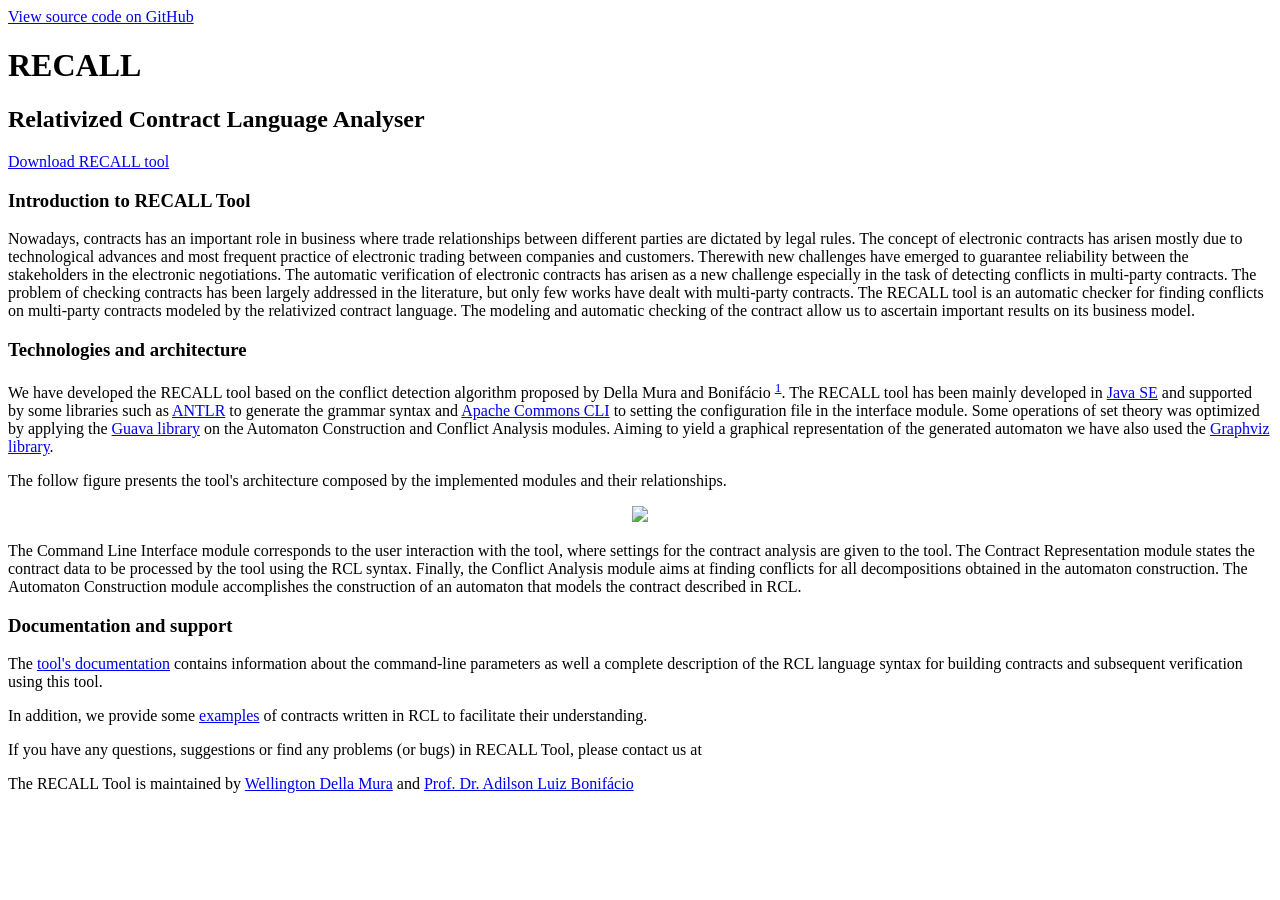
==== index.html @ ebab0485 "Update index.html" ====
<!DOCTYPE html>
<html>

  <head>
    <meta charset='utf-8'>
    <meta http-equiv="X-UA-Compatible" content="chrome=1">
    <meta name="description" content="Recall-contracts : RelativizEd ContrAct Language anaLyser">
    <link rel="stylesheet" type="text/css" media="screen" href="stylesheets/stylesheet.css">
    <script src="javascripts/main.js" type="text/javascript"></script>
    <title>Recall - Relativized Contract Language Analyser</title>
  </head>

  <body>

    <!-- HEADER -->
    <div id="header_wrap" class="outer">
        <header class="inner">
          <a id="forkme_banner" href="https://github.com/recall-site/recall-site.github.io">View source code on GitHub</a>
          <h1 id="project_title">RECALL</h1>
          <h2 id="project_tagline">Relativized Contract Language Analyser</h2>

            <section id="downloads">
               <a class="bin_download_link"  href="https://github.com/recall-site/recall-site.github.io/raw/master/bin/recall-v1.0.zip">
               Download RECALL tool
               </a>
            </section>
        </header>
    </div>

    <!-- MAIN CONTENT -->
    <div id="main_content_wrap" class="outer">
      <section id="main_content" class="inner">
         <h3>
            <a id="intro" class="anchor" href="#intro" aria-hidden="true">
            <span aria-hidden="true" class="octicon octicon-link"></span></a>
            Introduction to RECALL Tool
         </h3>
         <p class="section-text">
            Nowadays, contracts has an important role in business where trade relationships between different parties are dictated by legal rules.
            The concept of electronic contracts has arisen mostly due to technological advances and most frequent practice of electronic trading between companies and customers.
            Therewith new challenges have emerged to guarantee reliability between the stakeholders in the electronic negotiations.
            The automatic verification of electronic contracts has arisen as a new challenge  especially in the task of detecting conflicts in multi-party contracts.
            The problem of checking contracts has been largely addressed in the literature, but only few works have dealt with multi-party contracts.
            The RECALL tool is an automatic checker for finding conflicts on multi-party contracts modeled by the relativized contract language.
            The modeling and automatic checking of the contract  allow us to ascertain important results on its business model.
         </p>

         <h3>
            <a id="tecnologies" class="anchor" href="#tecnologies" aria-hidden="true">
            <span aria-hidden="true" class="octicon octicon-link"></span></a>
            Technologies and architecture
         </h3>
         <p class="section-text">
            <p class="section-text">
               We have developed the RECALL tool based on the conflict detection algorithm proposed by Della Mura and Bonifácio <sup><a href="#bib1">1</a></sup>.
               The RECALL tool has been mainly developed in <a href="http://www.oracle.com/technetwork/pt/java/javase/overview/index.html" target="_blank">Java SE</a> and supported by some libraries such as <a href="http://www.antlr.org/" target="_blank">ANTLR</a> to generate the grammar syntax and <a href="https://commons.apache.org/proper/commons-cli/" target="_blank">Apache Commons CLI</a> to setting the configuration file in the interface module.
               Some operations of set theory was optimized by applying the <a href="https://github.com/google/guava" target="_blank">Guava library</a> on the Automaton Construction and Conflict Analysis modules.
               Aiming to yield a graphical representation of the generated automaton we have also used the <a href="http://www.graphviz.org/" target="_blank">Graphviz library</a>.
            </p>
            <p class="section-text">
               The follow figure presents the tool's architecture composed by the implemented modules and their relationships.
               <div style="margin: 0 auto; width: 80%; text-align: center;">
                  <a href="images/modules.png" target="_blank"><img src="images/modules.png" style="width: 70%;"/></a>
               </div>
            </p>
            <p class="section-text">
               The Command Line Interface module corresponds to the user interaction with the tool, where settings for the contract analysis are given to the tool.
               The Contract Representation module states the contract data to be processed by the tool using the RCL syntax.
               Finally, the Conflict Analysis module aims at finding conflicts for all decompositions obtained in the automaton construction.
               The Automaton Construction module accomplishes the construction of an automaton that models the contract described in RCL.
            </p>
         </p>

         <h3>
            <a id="support" class="anchor" href="#support-or-contact" aria-hidden="true">
            <span aria-hidden="true" class="octicon octicon-link"></span></a>
            Documentation and support
         </h3>
         <p class="section-text">
            <p class="section-text">
               The <a href="https://github.com/recall-site/recall-site.github.io/blob/master/doc/README.md" target="_blank">tool's documentation</a> contains information about the command-line parameters as well a complete description of the RCL language syntax for building contracts and subsequent verification using this tool.
            </p>
            <p class="section-text">
               In addition, we provide some <a href="https://github.com/recall-site/contracts/" target="_blank">examples</a> of contracts written in RCL to facilitate their understanding.
            </p>
            <p class="section-text">
               If you have any questions, suggestions or find any problems (or bugs) in RECALL Tool, please contact us at
               <script type="text/javascript">
                  gen_mail_to_link('adilsonbonifacio','gmail.com','contact us');
               </script>
               <noscript>
                  <em>Email address protected by JavaScript. Activate JavaScript to see the email.</em>
               </noscript>

            </p>
         </p>
      </section>
    </div>
    <!-- FOOTER  -->
    <div id="footer_wrap" class="outer">
      <footer class="inner">
        <p class="copyright">The RECALL Tool is maintained by <a href="http://wellington.della-mura.com.br">Wellington Della Mura</a> and <a href="http://www.uel.br/pessoal/bonifacio/">Prof. Dr. Adilson Luiz Bonifácio</a></p>
      </footer>
    </div>
  </body>

</html>
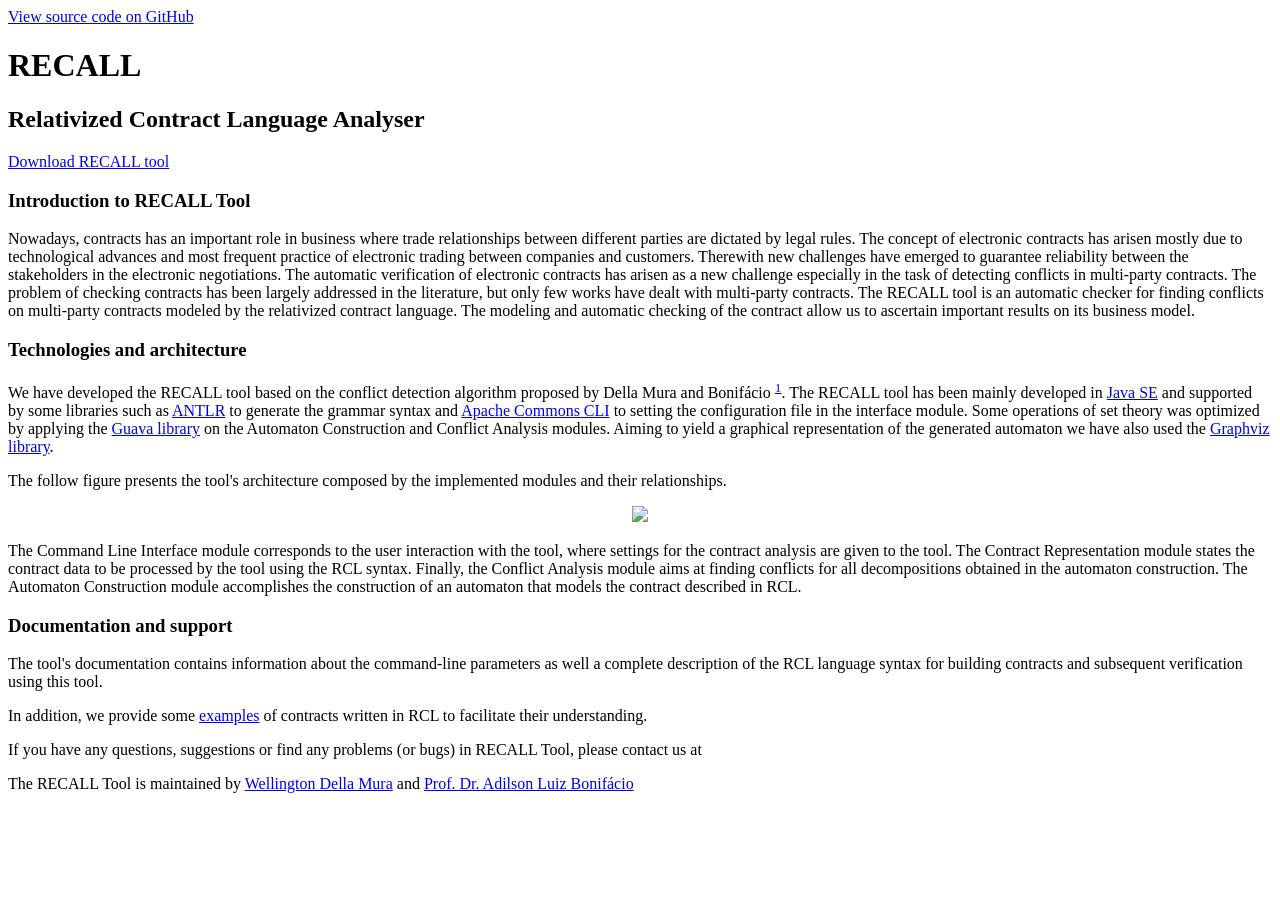
==== commit 78ff9893: "Update index.html" ====
--- a/index.html
+++ b/index.html
@@ -20,7 +20,7 @@
           <h2 id="project_tagline">Relativized Contract Language Analyser</h2>
 
             <section id="downloads">
-               <a class="bin_download_link"  href="https://github.com/recall-site/recall-site.github.io/raw/master/bin/recall-v1.0.zip">
+               <a class="bin_download_link"  href="https://github.com/adilsonbonifacio/recall/raw/master/bin/recall-v1.0.zip">
                Download RECALL tool
                </a>
             </section>
@@ -78,7 +78,7 @@
          </h3>
          <p class="section-text">
             <p class="section-text">
-               The <a href="https://github.com/recall-site/recall-site.github.io/blob/master/doc/README.md" target="_blank">tool's documentation</a> contains information about the command-line parameters as well a complete description of the RCL language syntax for building contracts and subsequent verification using this tool.
+               The tool's documentation</a> contains information about the command-line parameters as well a complete description of the RCL language syntax for building contracts and subsequent verification using this tool.
             </p>
             <p class="section-text">
                In addition, we provide some <a href="https://github.com/recall-site/contracts/" target="_blank">examples</a> of contracts written in RCL to facilitate their understanding.
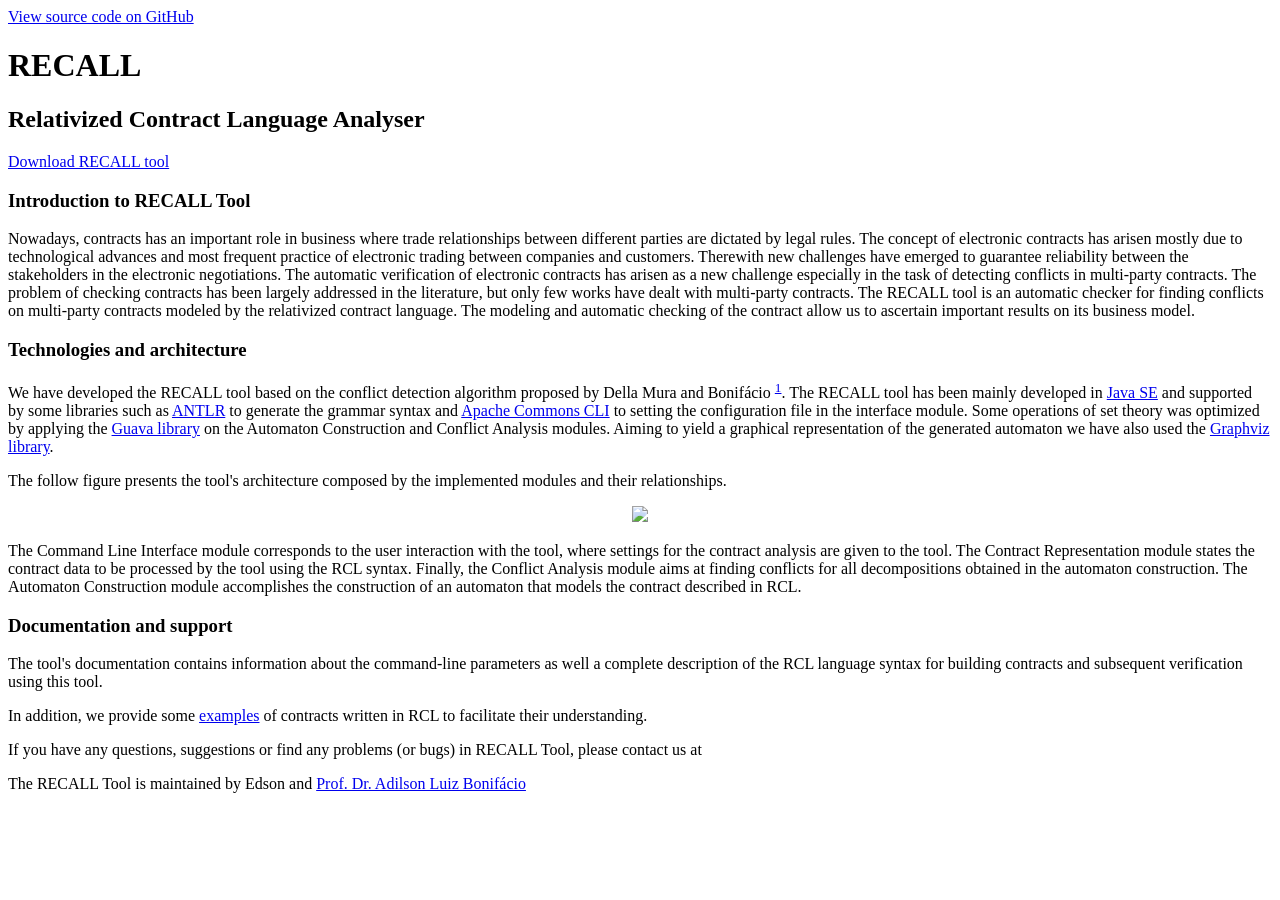
==== commit 48c7a5f2: "Update copyright information in footer" ====
--- a/index.html
+++ b/index.html
@@ -20,7 +20,7 @@
           <h2 id="project_tagline">Relativized Contract Language Analyser</h2>
 
             <section id="downloads">
-               <a class="bin_download_link"  href="https://github.com/adilsonbonifacio/recall/raw/master/bin/recall-v1.0.zip">
+               <a class="bin_download_link"  href="https://github.com/adilsonbonifacio/recall/raw/master/bin/recall-v1.1.tgz">
                Download RECALL tool
                </a>
             </section>
@@ -99,7 +99,7 @@
     <!-- FOOTER  -->
     <div id="footer_wrap" class="outer">
       <footer class="inner">
-        <p class="copyright">The RECALL Tool is maintained by <a href="http://wellington.della-mura.com.br">Wellington Della Mura</a> and <a href="http://www.uel.br/pessoal/bonifacio/">Prof. Dr. Adilson Luiz Bonifácio</a></p>
+        <p class="copyright">The RECALL Tool is maintained by Edson</a> and <a href="http://www.uel.br/pessoal/bonifacio/">Prof. Dr. Adilson Luiz Bonifácio</a></p>
       </footer>
     </div>
   </body>
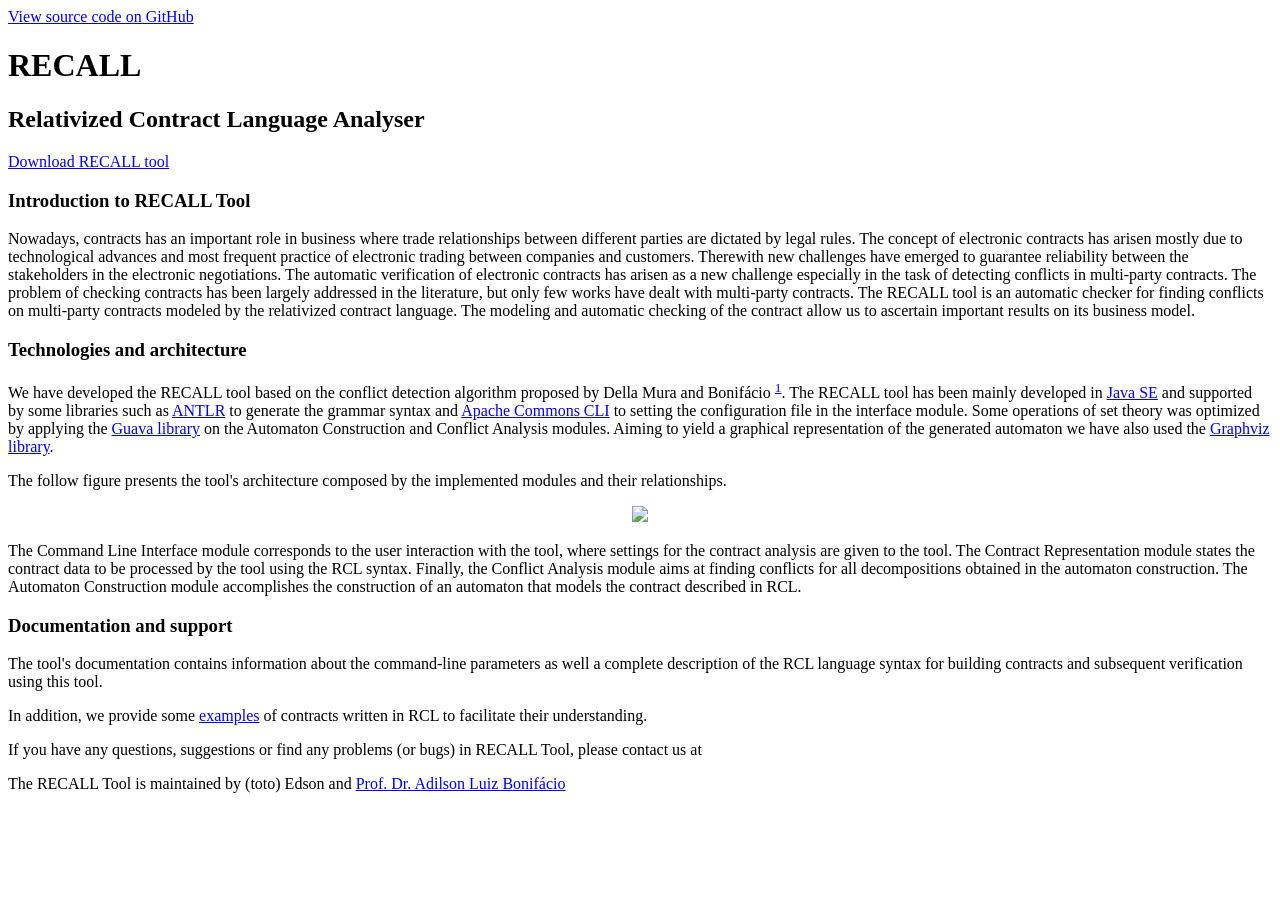
==== commit ac07a556: "Update copyright text in footer" ====
--- a/index.html
+++ b/index.html
@@ -99,7 +99,7 @@
     <!-- FOOTER  -->
     <div id="footer_wrap" class="outer">
       <footer class="inner">
-        <p class="copyright">The RECALL Tool is maintained by Edson</a> and <a href="http://www.uel.br/pessoal/bonifacio/">Prof. Dr. Adilson Luiz Bonifácio</a></p>
+        <p class="copyright">The RECALL Tool is maintained by (toto) Edson</a> and <a href="http://www.uel.br/pessoal/bonifacio/">Prof. Dr. Adilson Luiz Bonifácio</a></p>
       </footer>
     </div>
   </body>
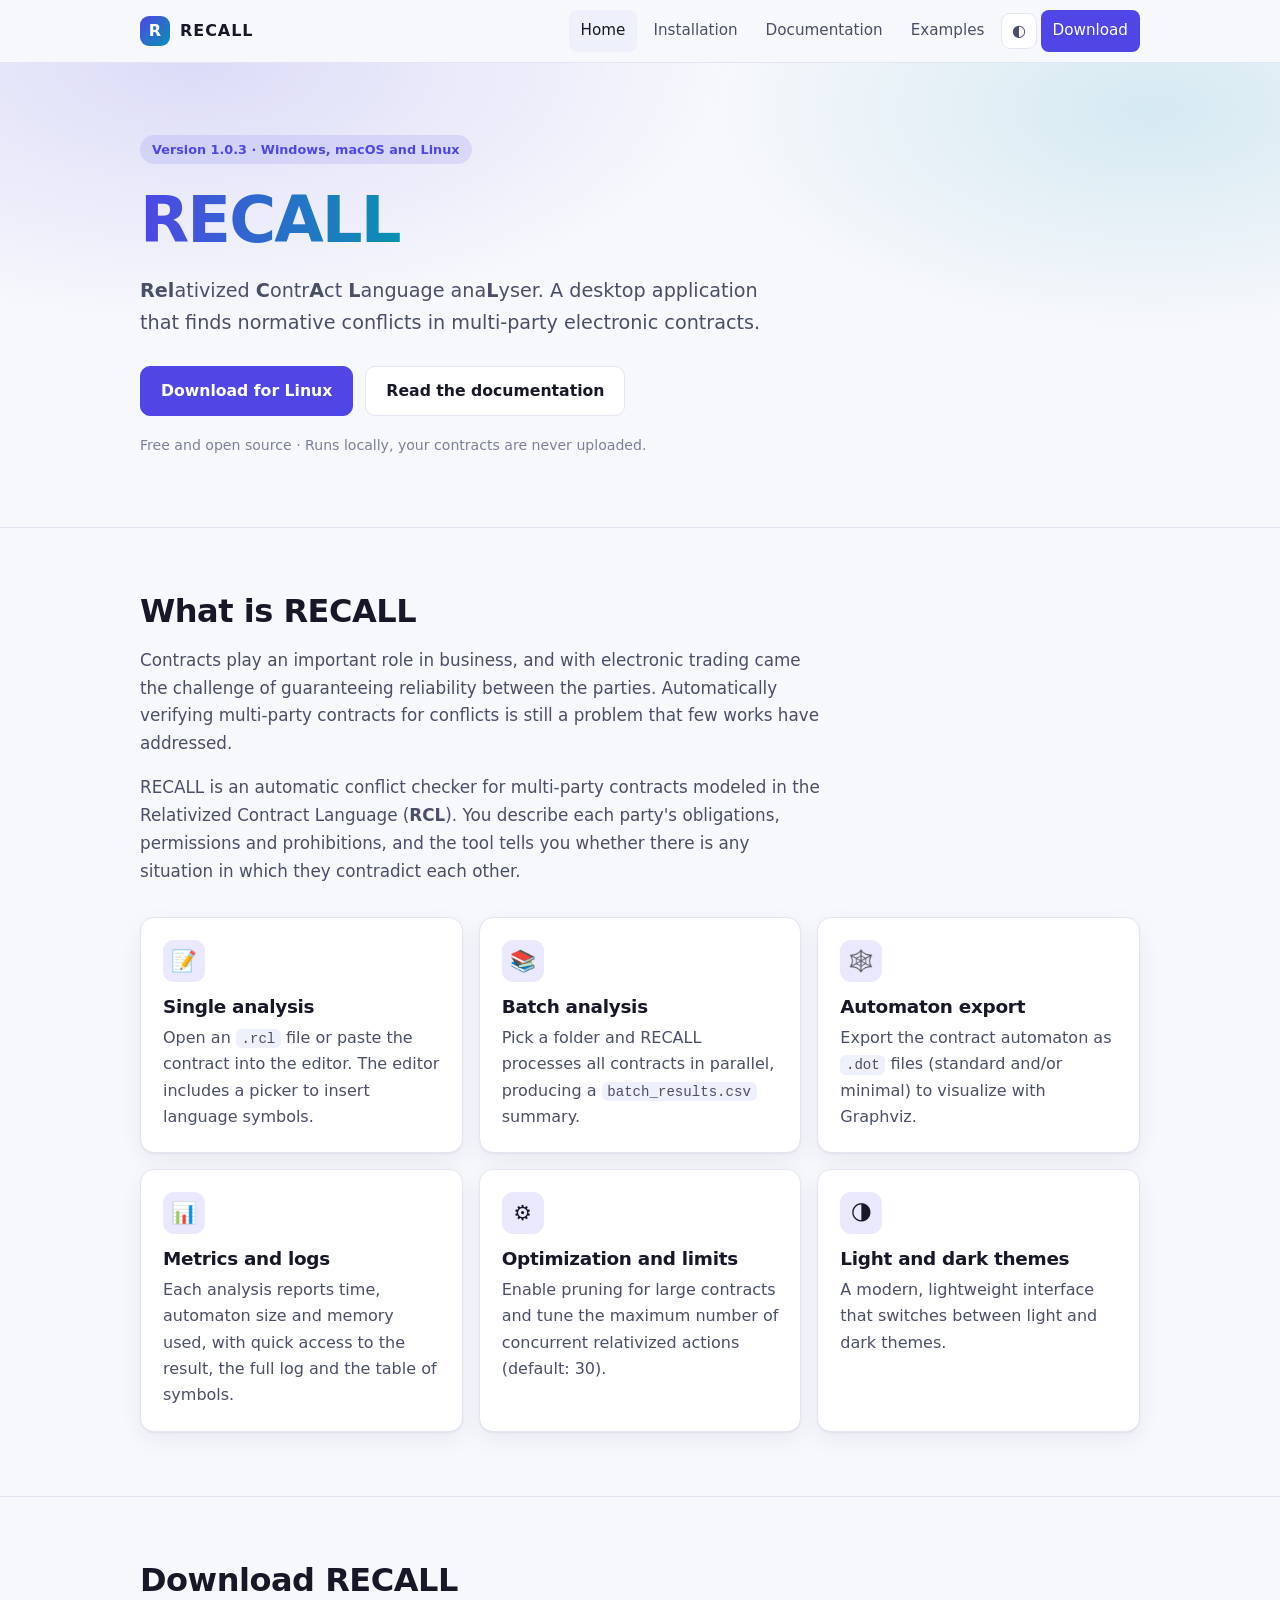
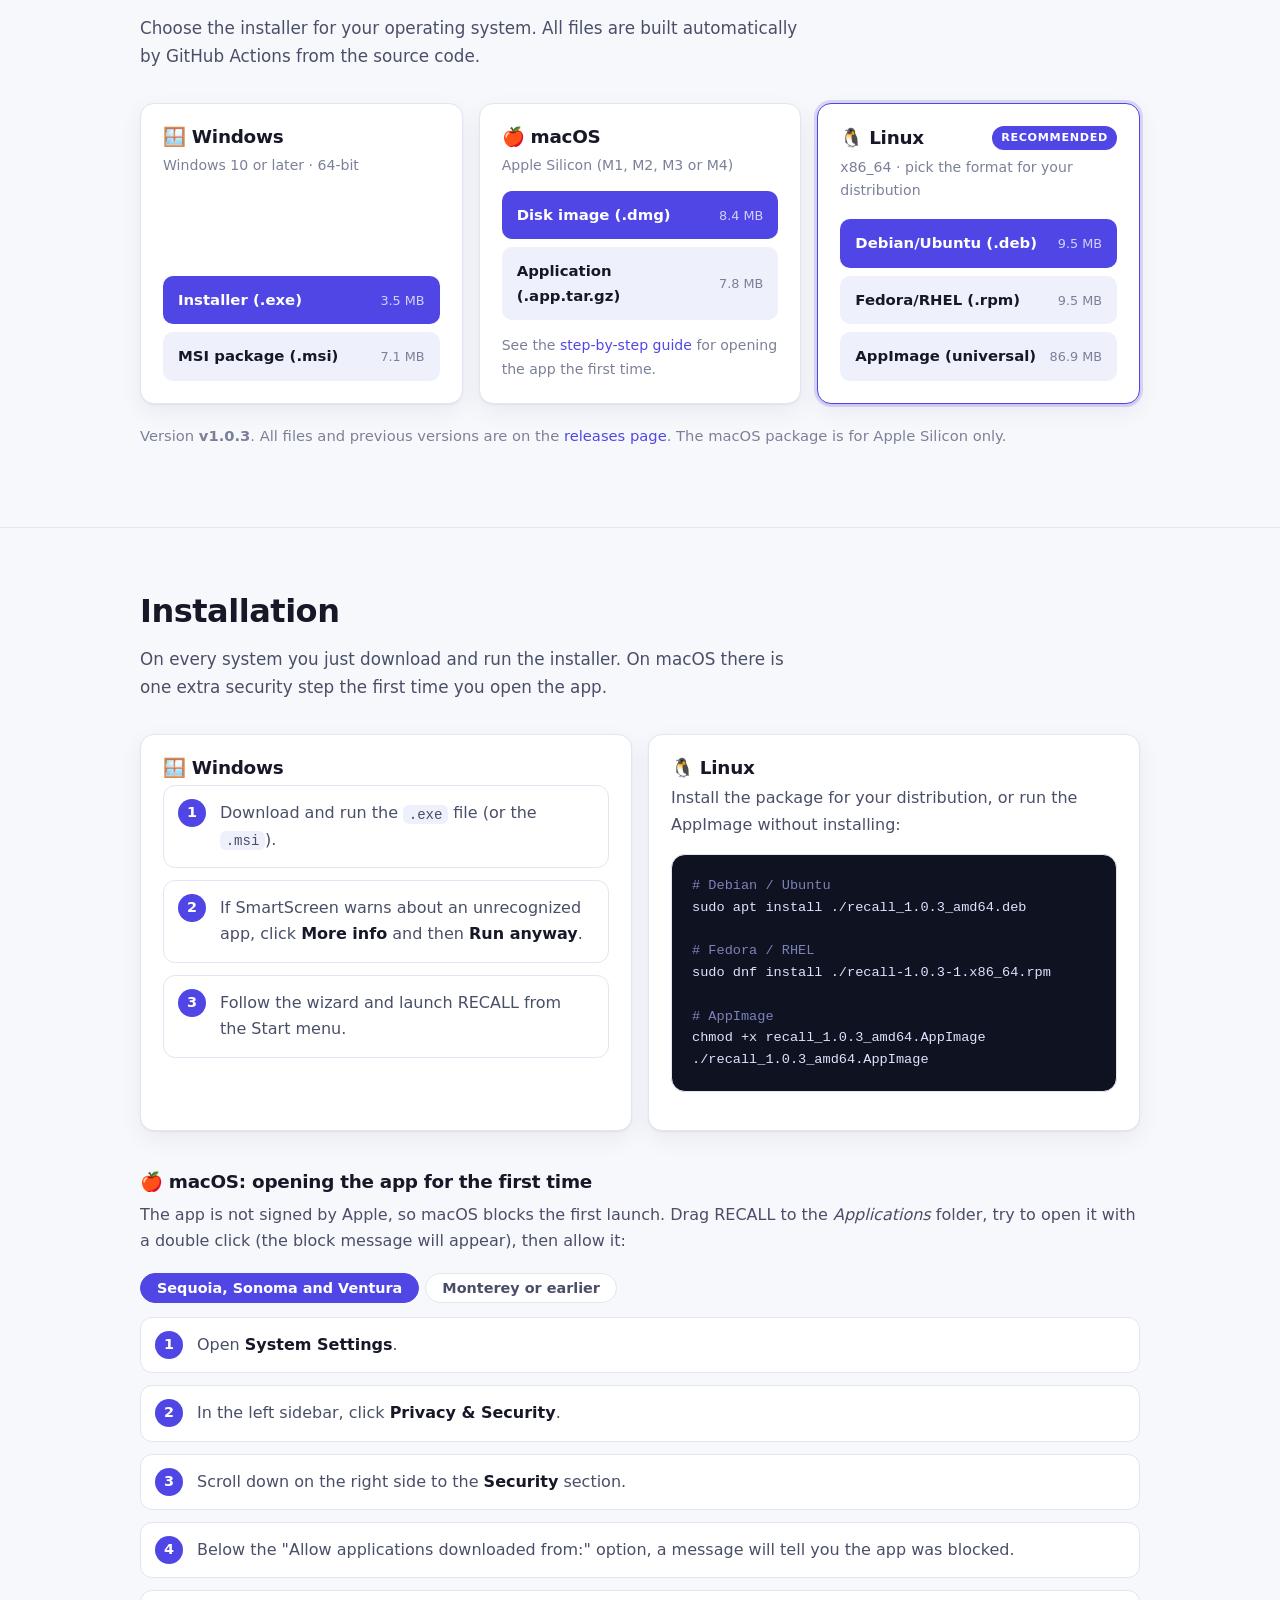
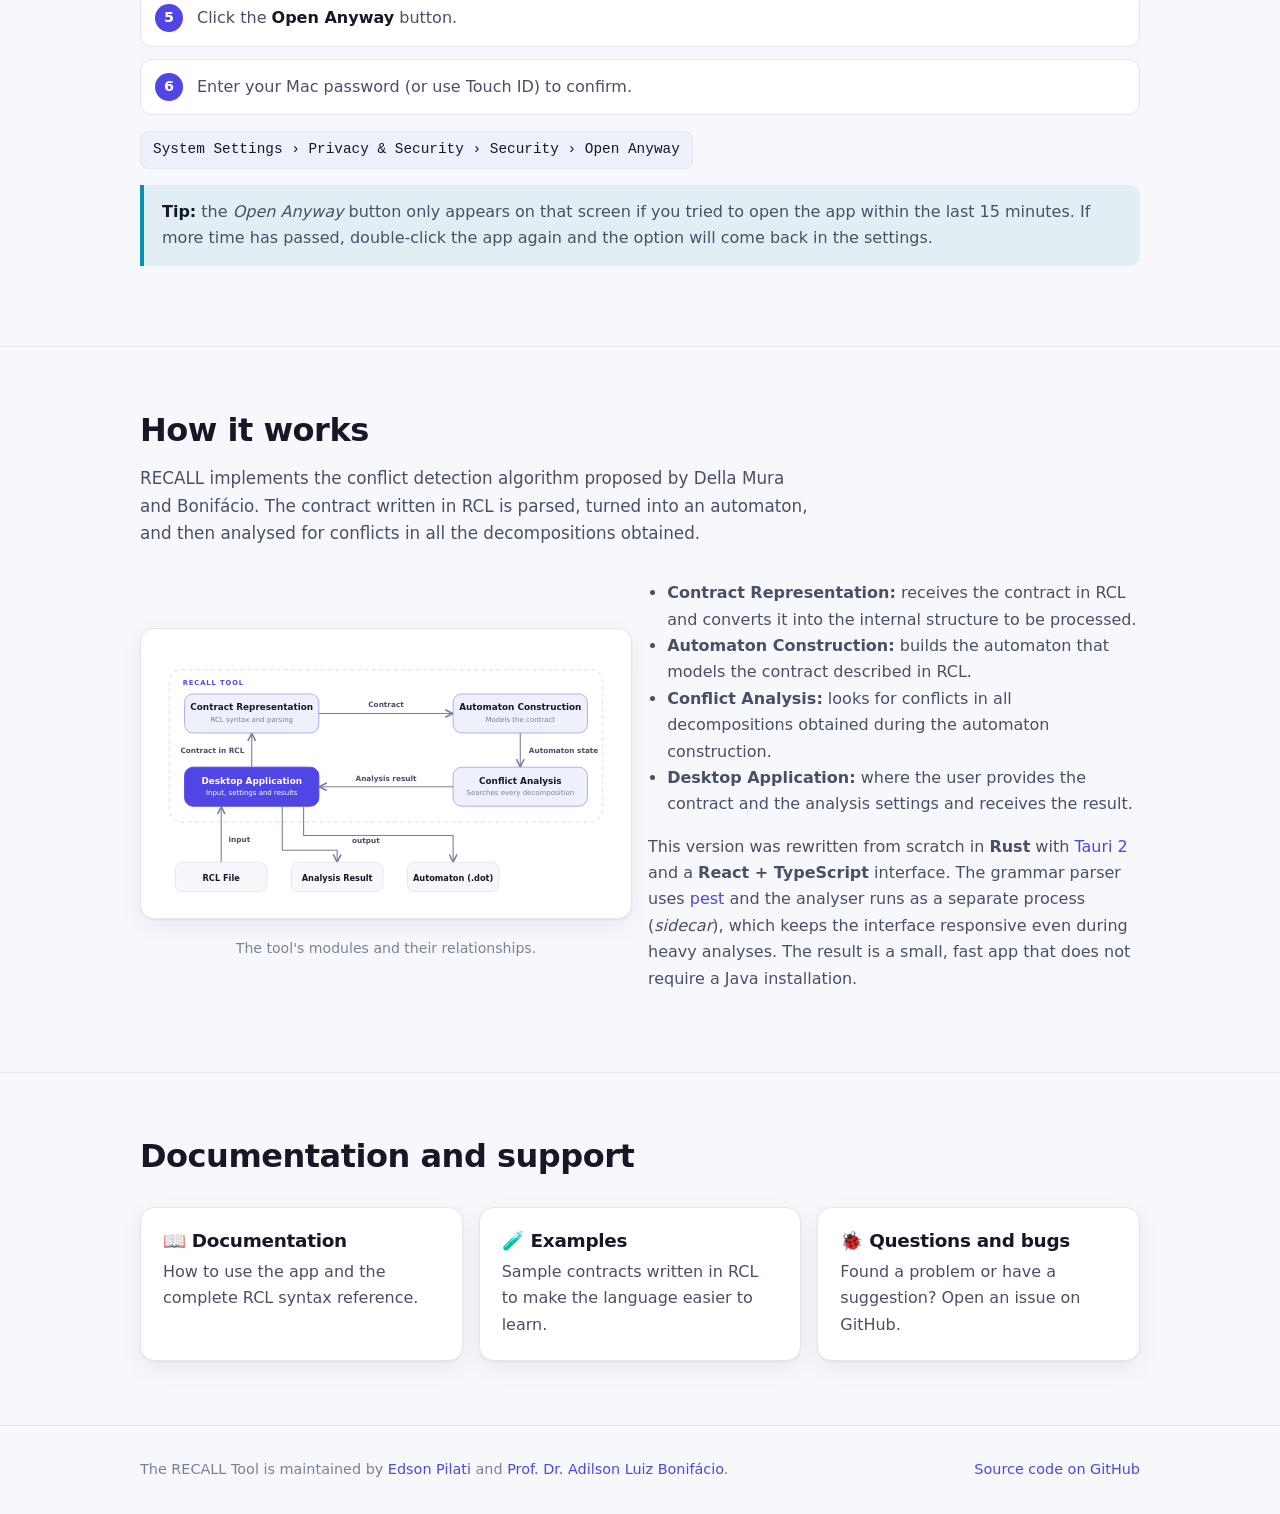
==== commit 66ebedb2: "Commit inicial novo site recall." ====
--- a/index.html
+++ b/index.html
@@ -1,107 +1,347 @@
 <!DOCTYPE html>
-<html>
-
-  <head>
-    <meta charset='utf-8'>
-    <meta http-equiv="X-UA-Compatible" content="chrome=1">
-    <meta name="description" content="Recall-contracts : RelativizEd ContrAct Language anaLyser">
-    <link rel="stylesheet" type="text/css" media="screen" href="stylesheets/stylesheet.css">
-    <script src="javascripts/main.js" type="text/javascript"></script>
-    <title>Recall - Relativized Contract Language Analyser</title>
-  </head>
-
-  <body>
-
-    <!-- HEADER -->
-    <div id="header_wrap" class="outer">
-        <header class="inner">
-          <a id="forkme_banner" href="https://github.com/recall-site/recall-site.github.io">View source code on GitHub</a>
-          <h1 id="project_title">RECALL</h1>
-          <h2 id="project_tagline">Relativized Contract Language Analyser</h2>
-
-            <section id="downloads">
-               <a class="bin_download_link"  href="https://github.com/adilsonbonifacio/recall/raw/master/bin/recall-v1.1.tgz">
-               Download RECALL tool
-               </a>
-            </section>
-        </header>
+<html lang="en">
+<head>
+  <meta charset="utf-8">
+  <meta name="viewport" content="width=device-width, initial-scale=1">
+  <meta name="description" content="RECALL: a desktop application that detects conflicts in multi-party electronic contracts written in RCL.">
+  <title>RECALL - Contract Language Analyser</title>
+  <link rel="stylesheet" href="stylesheets/stylesheet.css">
+  <script src="javascripts/main.js" defer></script>
+</head>
+<body>
+
+  <header class="nav">
+    <div class="container">
+      <a class="brand" href="index.html"><span class="brand-mark">R</span> RECALL</a>
+      <button class="icon-btn menu-btn" aria-label="Open menu" aria-expanded="false">☰</button>
+      <nav class="nav-links">
+        <a href="index.html" aria-current="page">Home</a>
+        <a href="index.html#installation">Installation</a>
+        <a href="documentation.html">Documentation</a>
+        <a href="examples.html">Examples</a>
+        <button class="icon-btn" data-theme-toggle aria-label="Toggle theme">◐</button>
+        <a class="nav-cta" href="#download">Download</a>
+      </nav>
     </div>
-
-    <!-- MAIN CONTENT -->
-    <div id="main_content_wrap" class="outer">
-      <section id="main_content" class="inner">
-         <h3>
-            <a id="intro" class="anchor" href="#intro" aria-hidden="true">
-            <span aria-hidden="true" class="octicon octicon-link"></span></a>
-            Introduction to RECALL Tool
-         </h3>
-         <p class="section-text">
-            Nowadays, contracts has an important role in business where trade relationships between different parties are dictated by legal rules.
-            The concept of electronic contracts has arisen mostly due to technological advances and most frequent practice of electronic trading between companies and customers.
-            Therewith new challenges have emerged to guarantee reliability between the stakeholders in the electronic negotiations.
-            The automatic verification of electronic contracts has arisen as a new challenge  especially in the task of detecting conflicts in multi-party contracts.
-            The problem of checking contracts has been largely addressed in the literature, but only few works have dealt with multi-party contracts.
-            The RECALL tool is an automatic checker for finding conflicts on multi-party contracts modeled by the relativized contract language.
-            The modeling and automatic checking of the contract  allow us to ascertain important results on its business model.
-         </p>
-
-         <h3>
-            <a id="tecnologies" class="anchor" href="#tecnologies" aria-hidden="true">
-            <span aria-hidden="true" class="octicon octicon-link"></span></a>
-            Technologies and architecture
-         </h3>
-         <p class="section-text">
-            <p class="section-text">
-               We have developed the RECALL tool based on the conflict detection algorithm proposed by Della Mura and Bonifácio <sup><a href="#bib1">1</a></sup>.
-               The RECALL tool has been mainly developed in <a href="http://www.oracle.com/technetwork/pt/java/javase/overview/index.html" target="_blank">Java SE</a> and supported by some libraries such as <a href="http://www.antlr.org/" target="_blank">ANTLR</a> to generate the grammar syntax and <a href="https://commons.apache.org/proper/commons-cli/" target="_blank">Apache Commons CLI</a> to setting the configuration file in the interface module.
-               Some operations of set theory was optimized by applying the <a href="https://github.com/google/guava" target="_blank">Guava library</a> on the Automaton Construction and Conflict Analysis modules.
-               Aiming to yield a graphical representation of the generated automaton we have also used the <a href="http://www.graphviz.org/" target="_blank">Graphviz library</a>.
+  </header>
+
+  <!-- HERO -->
+  <div class="hero">
+    <div class="container">
+      <span class="eyebrow">Version 1.0.3 · Windows, macOS and Linux</span>
+      <h1><span>RECALL</span></h1>
+      <p class="lead">
+        <strong>Rel</strong>ativized <strong>C</strong>ontr<strong>A</strong>ct <strong>L</strong>anguage ana<strong>L</strong>yser.
+        A desktop application that finds normative conflicts in multi-party electronic contracts.
+      </p>
+      <div class="hero-actions">
+        <a id="hero-download" class="btn btn-primary" href="#download">Download RECALL</a>
+        <a class="btn" href="documentation.html">Read the documentation</a>
+      </div>
+      <p class="hero-meta">Free and open source · Runs locally, your contracts are never uploaded.</p>
+    </div>
+  </div>
+
+  <main>
+
+    <!-- ABOUT -->
+    <section id="about">
+      <div class="container">
+        <div class="section-head">
+          <h2>What is RECALL</h2>
+          <p>
+            Contracts play an important role in business, and with electronic trading came the challenge of
+            guaranteeing reliability between the parties. Automatically verifying multi-party contracts for
+            conflicts is still a problem that few works have addressed.
+          </p>
+          <p>
+            RECALL is an automatic conflict checker for multi-party contracts modeled in the
+            Relativized Contract Language (<strong>RCL</strong>). You describe each party's obligations, permissions
+            and prohibitions, and the tool tells you whether there is any situation in which they contradict each other.
+          </p>
+        </div>
+
+        <div class="grid grid-3">
+          <div class="card">
+            <div class="emoji">📝</div>
+            <h3>Single analysis</h3>
+            <p>Open an <code>.rcl</code> file or paste the contract into the editor. The editor includes a picker to insert language symbols.</p>
+          </div>
+          <div class="card">
+            <div class="emoji">📚</div>
+            <h3>Batch analysis</h3>
+            <p>Pick a folder and RECALL processes all contracts in parallel, producing a <code>batch_results.csv</code> summary.</p>
+          </div>
+          <div class="card">
+            <div class="emoji">🕸️</div>
+            <h3>Automaton export</h3>
+            <p>Export the contract automaton as <code>.dot</code> files (standard and/or minimal) to visualize with Graphviz.</p>
+          </div>
+          <div class="card">
+            <div class="emoji">📊</div>
+            <h3>Metrics and logs</h3>
+            <p>Each analysis reports time, automaton size and memory used, with quick access to the result, the full log and the table of symbols.</p>
+          </div>
+          <div class="card">
+            <div class="emoji">⚙️</div>
+            <h3>Optimization and limits</h3>
+            <p>Enable pruning for large contracts and tune the maximum number of concurrent relativized actions (default: 30).</p>
+          </div>
+          <div class="card">
+            <div class="emoji">🌗</div>
+            <h3>Light and dark themes</h3>
+            <p>A modern, lightweight interface that switches between light and dark themes.</p>
+          </div>
+        </div>
+      </div>
+    </section>
+
+    <!-- DOWNLOAD -->
+    <section id="download">
+      <div class="container">
+        <div class="section-head">
+          <h2>Download RECALL</h2>
+          <p>Choose the installer for your operating system. All files are built automatically by GitHub Actions from the source code.</p>
+        </div>
+
+        <div class="grid grid-3">
+          <div class="card os-card" data-os="windows">
+            <div class="os-head"><h3>🪟 Windows</h3><span class="badge" hidden>Recommended</span></div>
+            <p class="os-sub">Windows 10 or later · 64-bit</p>
+            <div class="dl-list">
+              <a class="dl primary" href="https://github.com/adilsonbonifacio/recall-tauri/releases/download/v1.0.3/recall_1.0.3_x64-setup.exe">Installer (.exe) <small>3.5 MB</small></a>
+              <a class="dl" href="https://github.com/adilsonbonifacio/recall-tauri/releases/download/v1.0.3/recall_1.0.3_x64_en-US.msi">MSI package (.msi) <small>7.1 MB</small></a>
+            </div>
+          </div>
+
+          <div class="card os-card" data-os="mac">
+            <div class="os-head"><h3>🍎 macOS</h3><span class="badge" hidden>Recommended</span></div>
+            <p class="os-sub">Apple Silicon (M1, M2, M3 or M4)</p>
+            <div class="dl-list">
+              <a class="dl primary" href="https://github.com/adilsonbonifacio/recall-tauri/releases/download/v1.0.3/recall_1.0.3_aarch64.dmg">Disk image (.dmg) <small>8.4 MB</small></a>
+              <a class="dl" href="https://github.com/adilsonbonifacio/recall-tauri/releases/download/v1.0.3/recall_aarch64.app.tar.gz">Application (.app.tar.gz) <small>7.8 MB</small></a>
+            </div>
+            <p class="os-sub" style="margin:8px 0 0">See the <a href="#installation">step-by-step guide</a> for opening the app the first time.</p>
+          </div>
+
+          <div class="card os-card" data-os="linux">
+            <div class="os-head"><h3>🐧 Linux</h3><span class="badge" hidden>Recommended</span></div>
+            <p class="os-sub">x86_64 · pick the format for your distribution</p>
+            <div class="dl-list">
+              <a class="dl primary" href="https://github.com/adilsonbonifacio/recall-tauri/releases/download/v1.0.3/recall_1.0.3_amd64.deb">Debian/Ubuntu (.deb) <small>9.5 MB</small></a>
+              <a class="dl" href="https://github.com/adilsonbonifacio/recall-tauri/releases/download/v1.0.3/recall-1.0.3-1.x86_64.rpm">Fedora/RHEL (.rpm) <small>9.5 MB</small></a>
+              <a class="dl" href="https://github.com/adilsonbonifacio/recall-tauri/releases/download/v1.0.3/recall_1.0.3_amd64.AppImage">AppImage (universal) <small>86.9 MB</small></a>
+            </div>
+          </div>
+        </div>
+
+        <p class="release-note">
+          Version <strong>v1.0.3</strong>. All files and previous versions are on the
+          <a href="https://github.com/adilsonbonifacio/recall-tauri/releases/tag/v1.0.3" target="_blank" rel="noopener">releases page</a>.
+          The macOS package is for Apple Silicon only.
+        </p>
+      </div>
+    </section>
+
+    <!-- INSTALLATION -->
+    <section id="installation">
+      <div class="container">
+        <div class="section-head">
+          <h2>Installation</h2>
+          <p>On every system you just download and run the installer. On macOS there is one extra security step the first time you open the app.</p>
+        </div>
+
+        <div class="grid grid-2">
+          <div class="card">
+            <h3>🪟 Windows</h3>
+            <ol class="steps">
+              <li>Download and run the <code>.exe</code> file (or the <code>.msi</code>).</li>
+              <li>If SmartScreen warns about an unrecognized app, click <strong>More info</strong> and then <strong>Run anyway</strong>.</li>
+              <li>Follow the wizard and launch RECALL from the Start menu.</li>
+            </ol>
+          </div>
+          <div class="card">
+            <h3>🐧 Linux</h3>
+            <p>Install the package for your distribution, or run the AppImage without installing:</p>
+            <pre class="code" style="margin-top:0"><span class="c"># Debian / Ubuntu</span>
+sudo apt install ./recall_1.0.3_amd64.deb
+
+<span class="c"># Fedora / RHEL</span>
+sudo dnf install ./recall-1.0.3-1.x86_64.rpm
+
+<span class="c"># AppImage</span>
+chmod +x recall_1.0.3_amd64.AppImage
+./recall_1.0.3_amd64.AppImage</pre>
+          </div>
+        </div>
+
+        <h3 style="margin-top:40px">🍎 macOS: opening the app for the first time</h3>
+        <p>
+          The app is not signed by Apple, so macOS blocks the first launch.
+          Drag RECALL to the <em>Applications</em> folder, try to open it with a double click
+          (the block message will appear), then allow it:
+        </p>
+
+        <div data-tabs>
+          <div class="tabs" role="tablist">
+            <button class="tab" role="tab" aria-selected="true" aria-controls="mac-new">Sequoia, Sonoma and Ventura</button>
+            <button class="tab" role="tab" aria-selected="false" aria-controls="mac-old">Monterey or earlier</button>
+          </div>
+
+          <div class="tab-panel" id="mac-new" role="tabpanel">
+            <ol class="steps">
+              <li>Open <strong>System Settings</strong>.</li>
+              <li>In the left sidebar, click <strong>Privacy &amp; Security</strong>.</li>
+              <li>Scroll down on the right side to the <strong>Security</strong> section.</li>
+              <li>Below the "Allow applications downloaded from:" option, a message will tell you the app was blocked.</li>
+              <li>Click the <strong>Open Anyway</strong> button.</li>
+              <li>Enter your Mac password (or use Touch ID) to confirm.</li>
+            </ol>
+            <span class="path">System Settings › Privacy &amp; Security › Security › Open Anyway</span>
+          </div>
+
+          <div class="tab-panel" id="mac-old" role="tabpanel" hidden>
+            <p>On older versions of macOS the layout is slightly different:</p>
+            <span class="path">System Preferences › Security &amp; Privacy › "General" tab › Open Anyway</span>
+          </div>
+        </div>
+
+        <div class="callout">
+          <p>
+            <strong>Tip:</strong> the <em>Open Anyway</em> button only appears on that screen if you tried to open the app
+            within the last 15 minutes. If more time has passed, double-click the app again and the option will come back
+            in the settings.
+          </p>
+        </div>
+      </div>
+    </section>
+
+    <!-- HOW IT WORKS -->
+    <section id="technology">
+      <div class="container">
+        <div class="section-head">
+          <h2>How it works</h2>
+          <p>
+            RECALL implements the conflict detection algorithm proposed by Della Mura and Bonifácio.
+            The contract written in RCL is parsed, turned into an automaton, and then analysed for conflicts
+            in all the decompositions obtained.
+          </p>
+        </div>
+
+        <div class="grid grid-2" style="align-items:center">
+          <figure>
+            <svg class="diagram" viewBox="0 0 770 440" role="img" aria-labelledby="diagram-title" xmlns="http://www.w3.org/2000/svg">
+  <title id="diagram-title">Diagram of RECALL modules: Contract Representation, Automaton Construction, Conflict Analysis and Desktop Application</title>
+  <defs>
+    <marker id="arr" viewBox="0 0 10 10" refX="8" refY="5" markerWidth="8" markerHeight="8" orient="auto-start-reverse">
+      <path d="M1 1 L9 5 L1 9" fill="none" stroke="var(--ink-3)" stroke-width="1.8" stroke-linecap="round" stroke-linejoin="round"/>
+    </marker>
+  </defs>
+
+  <!-- tool boundary -->
+  <rect x="30" y="50" width="710" height="250" rx="20" fill="none" stroke="var(--line)" stroke-width="2" stroke-dasharray="6 6"/>
+  <text x="52" y="76" class="d-tag">RECALL TOOL</text>
+
+  <!-- flows inside the tool -->
+  <g class="d-flow" marker-end="url(#arr)">
+    <path d="M275 122 H493"/>
+    <path d="M605 154 V208"/>
+    <path d="M495 242 H277"/>
+    <path d="M165 210 V156"/>
+  </g>
+  <text x="385" y="112" class="d-label" text-anchor="middle">Contract</text>
+  <text x="619" y="186" class="d-label">Automaton state</text>
+  <text x="385" y="232" class="d-label" text-anchor="middle">Analysis result</text>
+  <text x="153" y="186" class="d-label" text-anchor="end">Contract in RCL</text>
+
+  <!-- modules -->
+  <g>
+    <rect x="55" y="90" width="220" height="64" rx="14" class="d-box"/>
+    <text x="165" y="117" class="d-title" text-anchor="middle">Contract Representation</text>
+    <text x="165" y="136" class="d-sub" text-anchor="middle">RCL syntax and parsing</text>
+
+    <rect x="495" y="90" width="220" height="64" rx="14" class="d-box"/>
+    <text x="605" y="117" class="d-title" text-anchor="middle">Automaton Construction</text>
+    <text x="605" y="136" class="d-sub" text-anchor="middle">Models the contract</text>
+
+    <rect x="495" y="210" width="220" height="64" rx="14" class="d-box"/>
+    <text x="605" y="237" class="d-title" text-anchor="middle">Conflict Analysis</text>
+    <text x="605" y="256" class="d-sub" text-anchor="middle">Searches every decomposition</text>
+
+    <rect x="55" y="210" width="220" height="64" rx="14" class="d-box d-main"/>
+    <text x="165" y="237" class="d-title d-on-main" text-anchor="middle">Desktop Application</text>
+    <text x="165" y="256" class="d-sub d-on-main" text-anchor="middle">Input, settings and results</text>
+  </g>
+
+  <!-- input / outputs -->
+  <g class="d-flow" marker-end="url(#arr)">
+    <path d="M115 366 V276"/>
+    <path d="M215 274 V346 H305 V364"/>
+    <path d="M250 274 V322 H495 V364"/>
+  </g>
+  <text x="127" y="332" class="d-label">input</text>
+  <text x="352" y="338" class="d-label" text-anchor="middle" dy="-4">output</text>
+
+  <g>
+    <rect x="40" y="366" width="150" height="48" rx="12" class="d-file"/>
+    <text x="115" y="396" class="d-file-t" text-anchor="middle">RCL File</text>
+    <rect x="230" y="366" width="150" height="48" rx="12" class="d-file"/>
+    <text x="305" y="396" class="d-file-t" text-anchor="middle">Analysis Result</text>
+    <rect x="420" y="366" width="150" height="48" rx="12" class="d-file"/>
+    <text x="495" y="396" class="d-file-t" text-anchor="middle">Automaton (.dot)</text>
+  </g>
+</svg>
+            <figcaption>The tool's modules and their relationships.</figcaption>
+          </figure>
+          <div>
+            <ul style="color:var(--ink-2); padding-left:1.2em; margin-top:0">
+              <li><strong>Contract Representation:</strong> receives the contract in RCL and converts it into the internal structure to be processed.</li>
+              <li><strong>Automaton Construction:</strong> builds the automaton that models the contract described in RCL.</li>
+              <li><strong>Conflict Analysis:</strong> looks for conflicts in all decompositions obtained during the automaton construction.</li>
+              <li><strong>Desktop Application:</strong> where the user provides the contract and the analysis settings and receives the result.</li>
+            </ul>
+            <p style="margin-top:1em">
+              This version was rewritten from scratch in <strong>Rust</strong> with <a href="https://tauri.app" target="_blank" rel="noopener">Tauri 2</a>
+              and a <strong>React + TypeScript</strong> interface. The grammar parser uses
+              <a href="https://docs.rs/pest/latest/pest/" target="_blank" rel="noopener">pest</a> and the analyser runs as a separate process (<em>sidecar</em>),
+              which keeps the interface responsive even during heavy analyses. The result is a small, fast app that
+              does not require a Java installation.
             </p>
-            <p class="section-text">
-               The follow figure presents the tool's architecture composed by the implemented modules and their relationships.
-               <div style="margin: 0 auto; width: 80%; text-align: center;">
-                  <a href="images/modules.png" target="_blank"><img src="images/modules.png" style="width: 70%;"/></a>
-               </div>
-            </p>
-            <p class="section-text">
-               The Command Line Interface module corresponds to the user interaction with the tool, where settings for the contract analysis are given to the tool.
-               The Contract Representation module states the contract data to be processed by the tool using the RCL syntax.
-               Finally, the Conflict Analysis module aims at finding conflicts for all decompositions obtained in the automaton construction.
-               The Automaton Construction module accomplishes the construction of an automaton that models the contract described in RCL.
-            </p>
-         </p>
-
-         <h3>
-            <a id="support" class="anchor" href="#support-or-contact" aria-hidden="true">
-            <span aria-hidden="true" class="octicon octicon-link"></span></a>
-            Documentation and support
-         </h3>
-         <p class="section-text">
-            <p class="section-text">
-               The tool's documentation</a> contains information about the command-line parameters as well a complete description of the RCL language syntax for building contracts and subsequent verification using this tool.
-            </p>
-            <p class="section-text">
-               In addition, we provide some <a href="https://github.com/recall-site/contracts/" target="_blank">examples</a> of contracts written in RCL to facilitate their understanding.
-            </p>
-            <p class="section-text">
-               If you have any questions, suggestions or find any problems (or bugs) in RECALL Tool, please contact us at
-               <script type="text/javascript">
-                  gen_mail_to_link('adilsonbonifacio','gmail.com','contact us');
-               </script>
-               <noscript>
-                  <em>Email address protected by JavaScript. Activate JavaScript to see the email.</em>
-               </noscript>
-
-            </p>
-         </p>
-      </section>
+          </div>
+        </div>
+      </div>
+    </section>
+
+    <!-- SUPPORT -->
+    <section id="support">
+      <div class="container">
+        <div class="section-head">
+          <h2>Documentation and support</h2>
+        </div>
+        <div class="grid grid-3">
+          <a class="card" href="documentation.html" style="color:inherit">
+            <h3>📖 Documentation</h3>
+            <p>How to use the app and the complete RCL syntax reference.</p>
+          </a>
+          <a class="card" href="examples.html" style="color:inherit">
+            <h3>🧪 Examples</h3>
+            <p>Sample contracts written in RCL to make the language easier to learn.</p>
+          </a>
+          <a class="card" href="https://github.com/adilsonbonifacio/recall-tauri/issues" target="_blank" rel="noopener" style="color:inherit">
+            <h3>🐞 Questions and bugs</h3>
+            <p>Found a problem or have a suggestion? Open an issue on GitHub.</p>
+          </a>
+        </div>
+      </div>
+    </section>
+  </main>
+
+  <footer>
+    <div class="container">
+      <p>The RECALL Tool is maintained by <a href="https://github.com/adilsonbonifacio/">Edson Pilati</a> and <a href="mailto:adilsonbonifacio@gmail.com">Prof. Dr. Adilson Luiz Bonifácio</a>.</p>
+      <p><a href="https://github.com/adilsonbonifacio/recall-tauri" target="_blank" rel="noopener">Source code on GitHub</a></p>
     </div>
-    <!-- FOOTER  -->
-    <div id="footer_wrap" class="outer">
-      <footer class="inner">
-        <p class="copyright">The RECALL Tool is maintained by (toto) Edson</a> and <a href="http://www.uel.br/pessoal/bonifacio/">Prof. Dr. Adilson Luiz Bonifácio</a></p>
-      </footer>
-    </div>
-  </body>
-
+  </footer>
+
+</body>
 </html>
--- a/stylesheets/stylesheet.css
+++ b/stylesheets/stylesheet.css
@@ -0,0 +1,256 @@
+/* ===== Tokens ===== */
+:root {
+  --bg: #f7f8fc;
+  --bg-elev: #ffffff;
+  --bg-soft: #eef0fb;
+  --ink: #161827;
+  --ink-2: #4a4f68;
+  --ink-3: #7b8099;
+  --line: #e2e5f2;
+  --accent: #4f46e5;
+  --accent-2: #0891b2;
+  --accent-ink: #ffffff;
+  --code-bg: #0f1220;
+  --code-ink: #dfe3ff;
+  --shadow: 0 1px 2px rgba(20, 24, 60, .06), 0 8px 24px rgba(20, 24, 60, .06);
+  --radius: 14px;
+}
+
+@media (prefers-color-scheme: dark) {
+  :root:not([data-theme="light"]) {
+    --bg: #0d0f1a;
+    --bg-elev: #151829;
+    --bg-soft: #1b1f35;
+    --ink: #eceefb;
+    --ink-2: #b3b8d3;
+    --ink-3: #8087a8;
+    --line: #262b47;
+    --accent: #7c83ff;
+    --accent-2: #22d3ee;
+    --accent-ink: #0d0f1a;
+    --code-bg: #090b14;
+    --shadow: 0 1px 2px rgba(0, 0, 0, .4), 0 8px 24px rgba(0, 0, 0, .35);
+  }
+}
+
+:root[data-theme="dark"] {
+  --bg: #0d0f1a;
+  --bg-elev: #151829;
+  --bg-soft: #1b1f35;
+  --ink: #eceefb;
+  --ink-2: #b3b8d3;
+  --ink-3: #8087a8;
+  --line: #262b47;
+  --accent: #7c83ff;
+  --accent-2: #22d3ee;
+  --accent-ink: #0d0f1a;
+  --code-bg: #090b14;
+  --shadow: 0 1px 2px rgba(0, 0, 0, .4), 0 8px 24px rgba(0, 0, 0, .35);
+}
+
+/* ===== Base ===== */
+* { box-sizing: border-box; }
+html { scroll-behavior: smooth; scroll-padding-top: 80px; }
+body {
+  margin: 0;
+  background: var(--bg);
+  color: var(--ink);
+  font: 16px/1.65 system-ui, -apple-system, "Segoe UI", Roboto, sans-serif;
+  -webkit-font-smoothing: antialiased;
+}
+a { color: var(--accent); text-decoration: none; }
+a:hover { text-decoration: underline; }
+img { max-width: 100%; height: auto; }
+code, pre, kbd { font-family: ui-monospace, "Cascadia Code", "Fira Code", Consolas, monospace; }
+code { font-size: .88em; background: var(--bg-soft); padding: .12em .4em; border-radius: 6px; }
+.container { width: 100%; max-width: 1040px; margin: 0 auto; padding: 0 20px; }
+
+h1, h2, h3 { line-height: 1.2; letter-spacing: -.015em; margin: 0 0 .5em; }
+h2 { font-size: clamp(1.5rem, 3vw, 2rem); }
+h3 { font-size: 1.15rem; }
+p { margin: 0 0 1em; color: var(--ink-2); }
+
+/* ===== Nav ===== */
+.nav {
+  position: sticky; top: 0; z-index: 20;
+  background: color-mix(in srgb, var(--bg) 85%, transparent);
+  backdrop-filter: blur(10px);
+  border-bottom: 1px solid var(--line);
+}
+.nav .container { display: flex; align-items: center; gap: 20px; height: 62px; }
+.brand { display: flex; align-items: center; gap: 10px; font-weight: 800; letter-spacing: .06em; color: var(--ink); }
+.brand:hover { text-decoration: none; }
+.brand-mark {
+  width: 30px; height: 30px; border-radius: 9px; display: grid; place-items: center;
+  background: linear-gradient(135deg, var(--accent), var(--accent-2));
+  color: #fff; font-weight: 800; font-size: 1rem; letter-spacing: 0;
+}
+.nav-links { display: flex; gap: 4px; margin-left: auto; align-items: center; }
+.nav-links a { color: var(--ink-2); padding: 8px 12px; border-radius: 8px; font-size: .95rem; font-weight: 500; }
+.nav-links a:hover { background: var(--bg-soft); text-decoration: none; color: var(--ink); }
+.nav-links a[aria-current="page"] { color: var(--ink); background: var(--bg-soft); }
+.nav-links .nav-cta { background: var(--accent); color: var(--accent-ink); }
+.nav-links .nav-cta:hover { background: var(--accent); filter: brightness(1.1); color: var(--accent-ink); }
+.icon-btn {
+  border: 1px solid var(--line); background: var(--bg-elev); color: var(--ink-2);
+  width: 36px; height: 36px; border-radius: 9px; cursor: pointer; font-size: 1rem;
+}
+.icon-btn:hover { color: var(--ink); }
+.menu-btn { display: none; margin-left: auto; }
+
+/* ===== Hero ===== */
+.hero {
+  padding: 72px 0 56px;
+  background:
+    radial-gradient(60% 80% at 15% 0%, color-mix(in srgb, var(--accent) 16%, transparent), transparent 70%),
+    radial-gradient(50% 70% at 90% 10%, color-mix(in srgb, var(--accent-2) 14%, transparent), transparent 70%);
+  border-bottom: 1px solid var(--line);
+}
+.eyebrow {
+  display: inline-block; padding: 4px 12px; border-radius: 99px; font-size: .8rem; font-weight: 600;
+  color: var(--accent); background: color-mix(in srgb, var(--accent) 12%, transparent);
+  margin-bottom: 18px;
+}
+.hero h1 { font-size: clamp(2.4rem, 6vw, 4rem); letter-spacing: -.03em; margin-bottom: .25em; }
+.hero h1 span { background: linear-gradient(90deg, var(--accent), var(--accent-2)); -webkit-background-clip: text; background-clip: text; color: transparent; }
+.hero .lead { font-size: 1.2rem; max-width: 640px; color: var(--ink-2); }
+.hero-actions { display: flex; flex-wrap: wrap; gap: 12px; margin-top: 28px; }
+.hero-meta { margin-top: 18px; font-size: .88rem; color: var(--ink-3); }
+
+.btn {
+  display: inline-flex; align-items: center; gap: 8px; padding: 11px 20px; border-radius: 10px;
+  font-weight: 600; font-size: .98rem; border: 1px solid var(--line); background: var(--bg-elev); color: var(--ink);
+  cursor: pointer; transition: transform .15s, box-shadow .15s;
+}
+.btn:hover { text-decoration: none; transform: translateY(-1px); box-shadow: var(--shadow); }
+.btn-primary { background: var(--accent); border-color: var(--accent); color: var(--accent-ink); }
+
+/* ===== Sections ===== */
+section { padding: 64px 0; }
+section + section { border-top: 1px solid var(--line); }
+.section-head { max-width: 680px; margin-bottom: 32px; }
+.section-head p { font-size: 1.05rem; }
+
+.grid { display: grid; gap: 16px; }
+.grid-3 { grid-template-columns: repeat(auto-fit, minmax(260px, 1fr)); }
+.grid-2 { grid-template-columns: repeat(auto-fit, minmax(300px, 1fr)); }
+
+.card {
+  background: var(--bg-elev); border: 1px solid var(--line); border-radius: var(--radius);
+  padding: 22px; box-shadow: var(--shadow);
+}
+.card h3 { margin-bottom: .35em; }
+.card p:last-child { margin-bottom: 0; }
+.card .emoji {
+  display: grid; place-items: center; width: 42px; height: 42px; border-radius: 11px; margin-bottom: 14px;
+  background: color-mix(in srgb, var(--accent) 12%, transparent); font-size: 1.3rem;
+}
+
+/* ===== Downloads ===== */
+.os-card { display: flex; flex-direction: column; gap: 6px; }
+.os-card.recommended { border-color: var(--accent); box-shadow: 0 0 0 3px color-mix(in srgb, var(--accent) 18%, transparent), var(--shadow); }
+.os-head { display: flex; align-items: center; justify-content: space-between; gap: 8px; }
+.os-head h3 { margin: 0; }
+.badge {
+  font-size: .7rem; font-weight: 700; text-transform: uppercase; letter-spacing: .06em;
+  padding: 3px 9px; border-radius: 99px; background: var(--accent); color: var(--accent-ink);
+}
+.os-sub { font-size: .88rem; color: var(--ink-3); margin-bottom: 8px; }
+.dl-list { display: flex; flex-direction: column; gap: 8px; margin-top: auto; }
+.dl {
+  display: flex; align-items: center; justify-content: space-between; gap: 10px;
+  padding: 11px 14px; border-radius: 10px; background: var(--bg-soft); color: var(--ink);
+  border: 1px solid transparent; font-weight: 600; font-size: .93rem;
+}
+.dl:hover { text-decoration: none; border-color: var(--accent); }
+.dl small { color: var(--ink-3); font-weight: 500; font-size: .8rem; white-space: nowrap; }
+.dl.primary { background: var(--accent); color: var(--accent-ink); }
+.dl.primary small { color: color-mix(in srgb, var(--accent-ink) 75%, transparent); }
+.release-note { margin-top: 20px; font-size: .92rem; color: var(--ink-3); }
+
+/* ===== Steps / callouts ===== */
+.steps { counter-reset: step; list-style: none; padding: 0; margin: 0 0 1em; display: grid; gap: 12px; }
+.steps li {
+  counter-increment: step; position: relative; padding: 14px 16px 14px 56px;
+  background: var(--bg-elev); border: 1px solid var(--line); border-radius: 12px; color: var(--ink-2);
+}
+.steps li::before {
+  content: counter(step); position: absolute; left: 14px; top: 13px; width: 28px; height: 28px; border-radius: 50%;
+  display: grid; place-items: center; font-weight: 700; font-size: .9rem;
+  background: var(--accent); color: var(--accent-ink);
+}
+.steps strong { color: var(--ink); }
+
+.callout {
+  border-left: 4px solid var(--accent-2); background: color-mix(in srgb, var(--accent-2) 9%, transparent);
+  padding: 14px 18px; border-radius: 0 10px 10px 0; margin: 16px 0; color: var(--ink-2);
+}
+.callout p { margin: 0; }
+.callout strong { color: var(--ink); }
+
+.path {
+  display: inline-block; font-family: ui-monospace, Consolas, monospace; font-size: .9rem;
+  background: var(--bg-soft); border: 1px solid var(--line); padding: 6px 12px; border-radius: 8px; color: var(--ink);
+}
+
+.tabs { display: flex; gap: 6px; margin: 18px 0 14px; flex-wrap: wrap; }
+.tab {
+  border: 1px solid var(--line); background: var(--bg-elev); color: var(--ink-2); border-radius: 99px;
+  padding: 6px 16px; font-size: .9rem; font-weight: 600; cursor: pointer; font-family: inherit;
+}
+.tab[aria-selected="true"] { background: var(--accent); border-color: var(--accent); color: var(--accent-ink); }
+.tab-panel[hidden] { display: none; }
+
+/* ===== Code ===== */
+pre.code {
+  background: var(--code-bg); color: var(--code-ink); padding: 20px; border-radius: var(--radius);
+  overflow-x: auto; font-size: .85rem; line-height: 1.6; margin: 16px 0; border: 1px solid var(--line);
+}
+pre.code .c { color: #7b83b8; }
+pre.code .k { color: #f0a6ff; }
+pre.code .o { color: #5eead4; }
+
+/* ===== Figure ===== */
+figure { margin: 0; text-align: center; }
+.diagram { width: 100%; height: auto; background: var(--bg-elev); border: 1px solid var(--line); border-radius: var(--radius); padding: 10px; box-shadow: var(--shadow); }
+.diagram text { font-family: system-ui, -apple-system, "Segoe UI", Roboto, sans-serif; }
+.d-flow path { fill: none; stroke: var(--ink-3); stroke-width: 1.8; stroke-linejoin: round; }
+.d-box { fill: var(--bg-soft); stroke: var(--accent); stroke-opacity: .45; stroke-width: 1.5; }
+.d-main { fill: var(--accent); stroke: var(--accent); stroke-opacity: 1; }
+.d-title { font-size: 14.5px; font-weight: 700; fill: var(--ink); }
+.d-sub { font-size: 11.5px; fill: var(--ink-3); }
+.d-on-main { fill: var(--accent-ink); }
+.d-label { font-size: 12px; font-weight: 600; fill: var(--ink-2); }
+.d-tag { font-size: 11px; font-weight: 800; letter-spacing: .14em; fill: var(--accent); }
+.d-file { fill: var(--bg); stroke: var(--line); stroke-width: 1.5; }
+.d-file-t { font-size: 13.5px; font-weight: 600; fill: var(--ink); }
+figcaption { font-size: .88rem; color: var(--ink-3); margin-top: 10px; }
+
+/* ===== Grammar reference ===== */
+.gram-group { margin-top: 28px; }
+.gram-group h3 { font-size: .8rem; text-transform: uppercase; letter-spacing: .08em; color: var(--accent); margin-bottom: 10px; }
+.gram-item {
+  display: grid; grid-template-columns: minmax(150px, 220px) 1fr; gap: 16px; align-items: start;
+  padding: 12px 16px; background: var(--bg-elev); border: 1px solid var(--line); border-radius: 10px; margin-bottom: 8px;
+}
+.gram-item code { background: color-mix(in srgb, var(--accent) 12%, transparent); color: var(--accent); font-weight: 700; padding: 4px 8px; justify-self: start; }
+.gram-item strong { display: block; color: var(--ink); font-size: .95rem; }
+.gram-item span { color: var(--ink-2); font-size: .9rem; }
+
+/* ===== Footer ===== */
+footer { border-top: 1px solid var(--line); padding: 32px 0; color: var(--ink-3); font-size: .9rem; }
+footer .container { display: flex; flex-wrap: wrap; gap: 12px 32px; justify-content: space-between; }
+footer p { margin: 0; color: var(--ink-3); }
+
+/* ===== Responsive ===== */
+@media (max-width: 720px) {
+  .menu-btn { display: inline-block; }
+  .nav-links {
+    display: none; position: absolute; top: 62px; left: 0; right: 0; flex-direction: column; align-items: stretch;
+    background: var(--bg); border-bottom: 1px solid var(--line); padding: 10px 16px 16px; margin: 0;
+  }
+  .nav-links.open { display: flex; }
+  .hero { padding: 48px 0 40px; }
+  section { padding: 44px 0; }
+  .gram-item { grid-template-columns: 1fr; gap: 6px; }
+}
